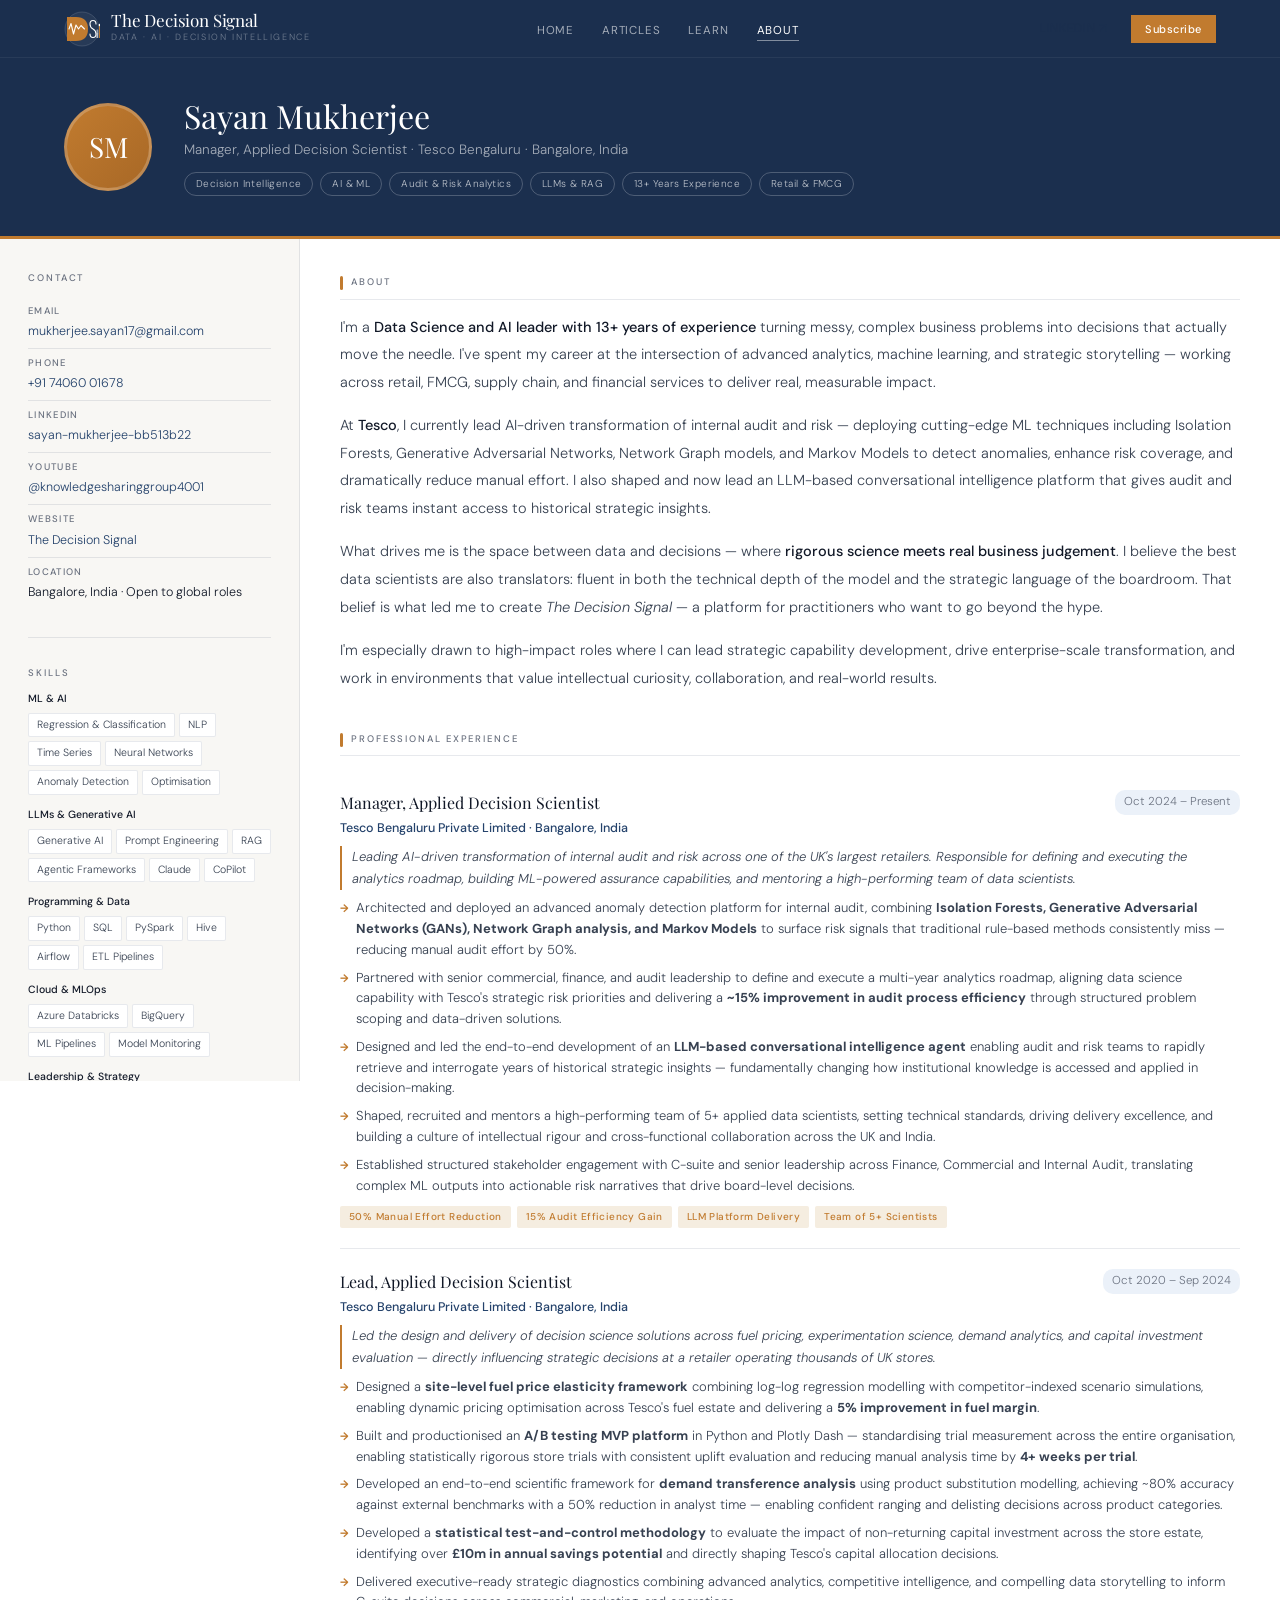
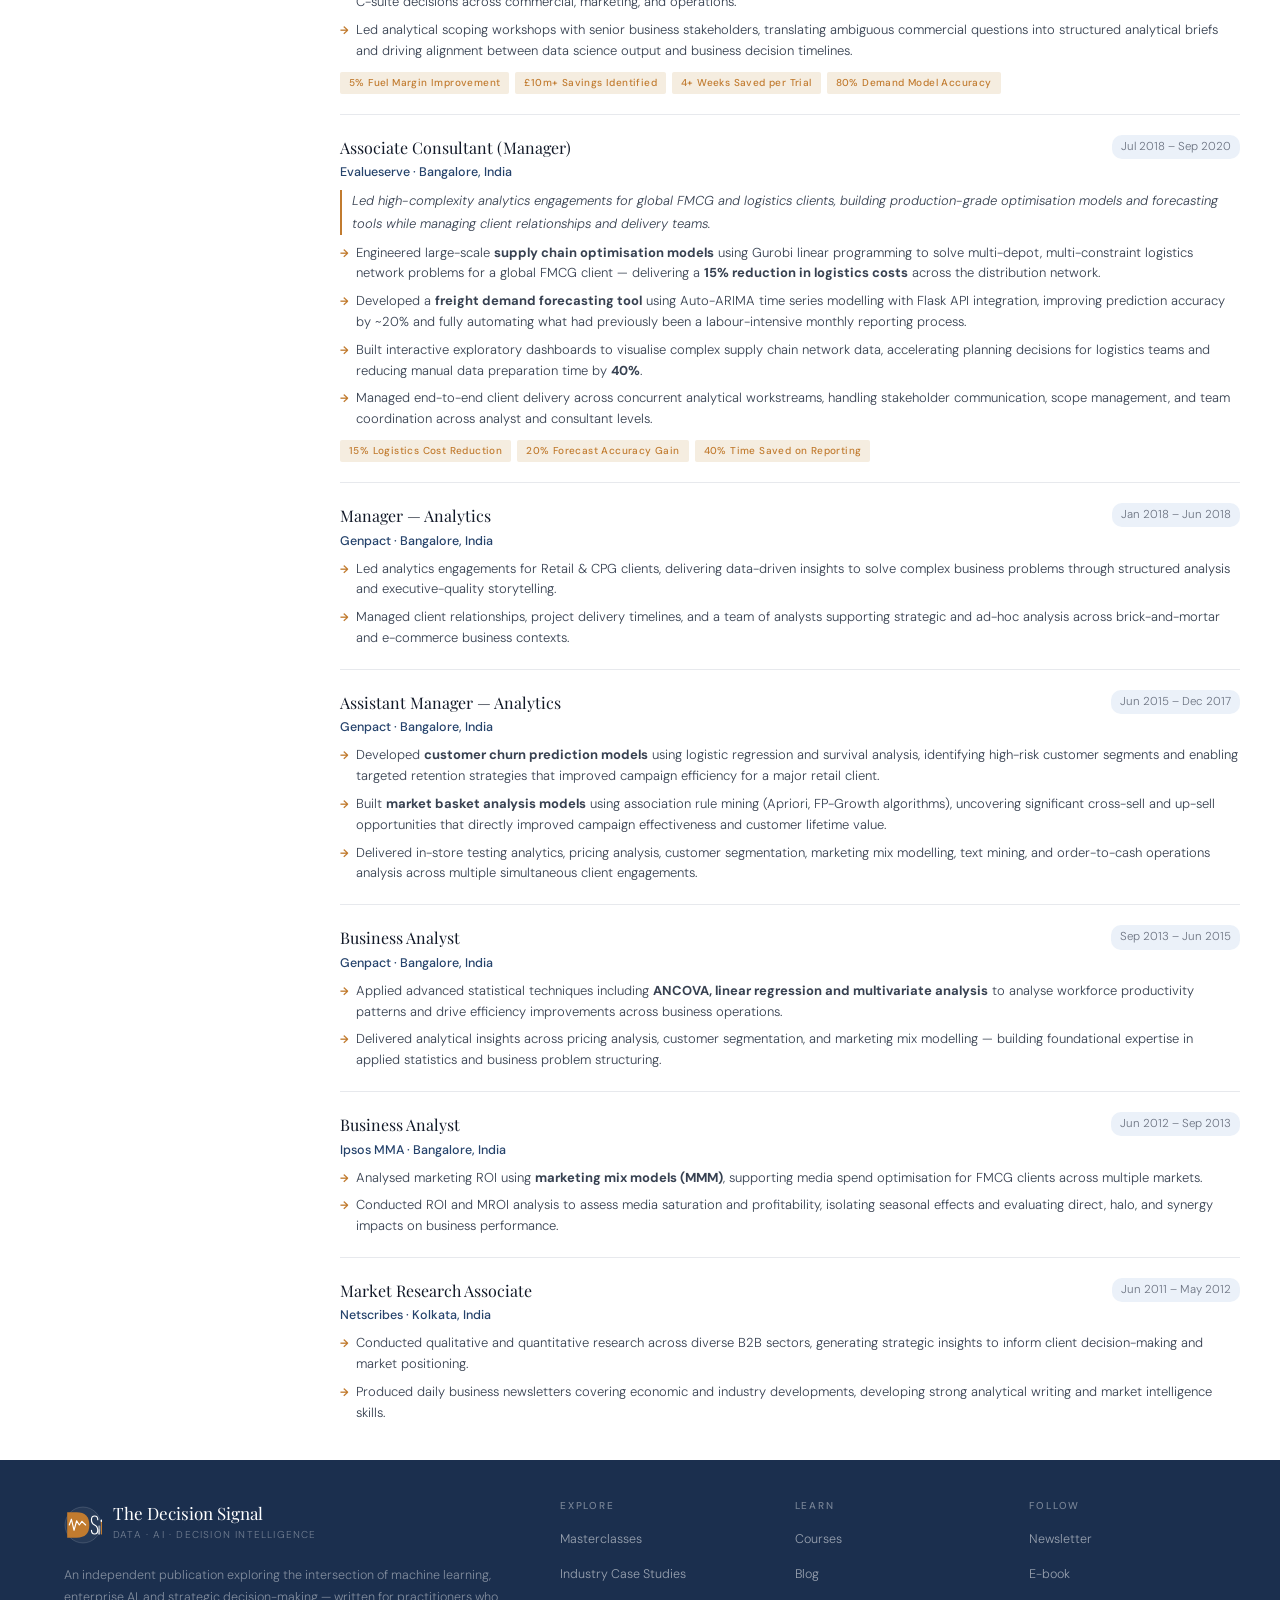
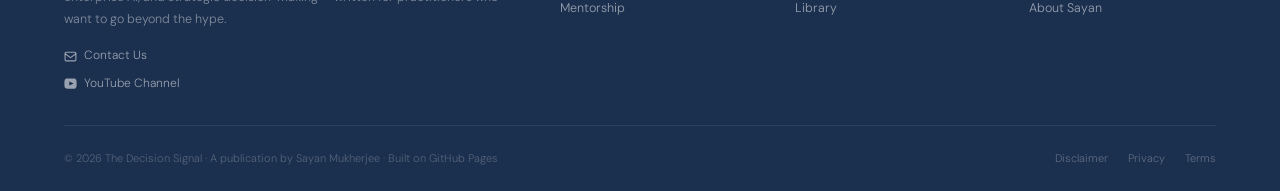
==== about.html @ 88648090 "Add files via upload" ====
<!DOCTYPE html>
<html lang="en">
<head>
<meta charset="UTF-8">
<meta name="viewport" content="width=device-width, initial-scale=1.0">
<title>About — Sayan Mukherjee · The Decision Signal</title>
<meta name="description" content="Sayan Mukherjee — Data Science & AI Leader, Decision Intelligence practitioner, and founder of The Decision Signal.">
<link rel="stylesheet" href="style.css">
<style>
/* ── BANNER ─────────────────────────────────────────────────────────────── */
.about-banner{background:var(--sl);padding:2.5rem 5%;display:flex;gap:2rem;align-items:center;border-bottom:3px solid var(--acc);flex-wrap:wrap}
.avatar{width:88px;height:88px;border-radius:50%;background:linear-gradient(135deg,#C17B2F,#a86826);display:flex;align-items:center;justify-content:center;font-family:'Playfair Display',serif;font-size:28px;color:#fff;flex-shrink:0;border:3px solid rgba(255,255,255,0.2);letter-spacing:-.5px}
.banner-info h1{font-size:clamp(22px,3vw,32px);color:#fff;margin-bottom:4px;font-weight:400}
.banner-info .banner-role{font-size:13.5px;color:rgba(255,255,255,.6);margin-bottom:12px}
.banner-tags{display:flex;gap:7px;flex-wrap:wrap}
.banner-tag{font-size:10px;padding:3px 11px;border:1px solid rgba(255,255,255,.22);color:rgba(255,255,255,.7);border-radius:12px;letter-spacing:.04em}

/* ── LAYOUT ─────────────────────────────────────────────────────────────── */
.about-body{display:grid;grid-template-columns:300px 1fr;background:#fff;align-items:start}
.about-sidebar{padding:2rem 1.75rem;border-right:0.5px solid var(--rule);background:var(--warm);position:sticky;top:58px;max-height:calc(100vh - 58px);overflow-y:auto;scrollbar-width:thin;scrollbar-color:rgba(27,47,78,.15) transparent}
.about-sidebar::-webkit-scrollbar{width:4px}
.about-sidebar::-webkit-scrollbar-thumb{background:rgba(27,47,78,.15);border-radius:2px}
.about-main{padding:2.25rem 2.5rem;overflow-y:auto}

/* ── SIDEBAR ELEMENTS ───────────────────────────────────────────────────── */
.sb-section{margin-bottom:1.75rem;padding-bottom:1.75rem;border-bottom:0.5px solid var(--rule)}
.sb-section:last-child{border-bottom:none;margin-bottom:0}
.sb-label{font-size:9.5px;font-weight:500;letter-spacing:.2em;text-transform:uppercase;color:var(--inkl);margin-bottom:10px}
.sb-contact-item{display:flex;flex-direction:column;gap:2px;padding:7px 0;border-bottom:0.5px solid var(--rule)}
.sb-contact-item:last-child{border-bottom:none}
.sb-contact-lbl{font-size:9.5px;font-weight:500;letter-spacing:.14em;text-transform:uppercase;color:var(--inkl)}
.sb-contact-val{font-size:12.5px;color:var(--ink)}
.sb-contact-val a{color:var(--sl2);transition:color .2s}
.sb-contact-val a:hover{color:var(--sl)}

/* Skills in sidebar — compact single-col chips */
.skill-group-sb{margin-bottom:12px}
.skill-group-lbl{font-size:10.5px;font-weight:500;color:var(--ink);margin-bottom:5px}
.skill-chips-sb{display:flex;flex-wrap:wrap;gap:4px}
.skill-chip-sb{font-size:10.5px;padding:3px 8px;border:0.5px solid var(--rule);color:var(--inkm);border-radius:2px;background:#fff;white-space:nowrap}

/* Education in sidebar */
.edu-sb{padding:7px 0;border-bottom:0.5px solid var(--rule)}
.edu-sb:last-child{border-bottom:none}
.edu-degree-sb{font-size:12.5px;font-weight:500;color:var(--ink)}
.edu-uni-sb{font-size:11.5px;color:var(--sl2);margin-top:1px}
.edu-year-sb{font-size:10.5px;color:var(--inkl);margin-top:1px}
.cert-sb{font-size:11.5px;color:var(--inkm);padding:5px 0;border-bottom:0.5px solid var(--rule);display:flex;align-items:flex-start;gap:7px;line-height:1.5}
.cert-sb:last-child{border-bottom:none}
.cert-sb::before{content:'✓';color:var(--sl2);font-size:11px;flex-shrink:0;margin-top:1px}

/* Publication in sidebar */
.pub-sb{font-size:12px;color:var(--inkm);line-height:1.6;padding:6px 0}
.pub-sb strong{color:var(--ink);font-weight:500}

/* Contact form in sidebar */
.sb-form{display:flex;flex-direction:column;gap:10px}
.sb-form .form-group{margin-bottom:0}
.sb-form label{font-size:10.5px;font-weight:500;color:var(--inkm);margin-bottom:3px;display:block}
.sb-form .form-input,.sb-form .form-textarea,.sb-form .form-select{font-size:12px;padding:7px 10px;width:100%}
.sb-form .form-textarea{min-height:80px;resize:vertical}
.sb-submit{padding:10px;background:var(--sl);color:#fff;border:none;font-size:12px;font-weight:500;cursor:pointer;transition:background .2s;width:100%;letter-spacing:.04em}
.sb-submit:hover{background:var(--sl2)}

/* ── MAIN CONTENT ───────────────────────────────────────────────────────── */
.main-section{margin-bottom:2.5rem}
.main-section:last-child{margin-bottom:0}
.main-section-label{font-size:9.5px;font-weight:500;letter-spacing:.2em;text-transform:uppercase;color:var(--inkl);margin-bottom:14px;padding-bottom:8px;border-bottom:0.5px solid var(--rule);display:flex;align-items:center;gap:8px}
.main-section-label::before{content:'';display:block;width:3px;height:14px;background:var(--acc);border-radius:2px}

/* Bio */
.about-bio{font-size:14.5px;color:var(--inkm);line-height:1.9}
.about-bio p+p{margin-top:1rem}
.about-bio strong{color:var(--ink);font-weight:500}

/* Experience */
.exp-block{padding:1.25rem 0;border-bottom:0.5px solid var(--rule)}
.exp-block:last-child{border-bottom:none;padding-bottom:0}
.exp-hdr{display:flex;justify-content:space-between;align-items:flex-start;gap:1rem;margin-bottom:6px;flex-wrap:wrap}
.exp-role{font-family:'Playfair Display',serif;font-size:16px;color:var(--ink);font-weight:400}
.exp-company{font-size:12.5px;font-weight:500;color:var(--sl2);margin-top:2px}
.exp-location{font-size:12px;color:var(--inkl)}
.exp-period{font-size:11.5px;color:var(--inkl);white-space:nowrap;flex-shrink:0;background:var(--sl3);padding:3px 9px;border-radius:10px}
.exp-context{font-size:13px;color:var(--inkm);line-height:1.7;margin:8px 0;font-style:italic;border-left:2px solid var(--acc);padding-left:10px}
.exp-bullets{list-style:none;display:flex;flex-direction:column;gap:7px;margin-top:8px}
.exp-bullets li{font-size:13px;color:var(--inkm);padding-left:16px;position:relative;line-height:1.6}
.exp-bullets li::before{content:'→';position:absolute;left:0;color:var(--acc);font-size:11px;top:2px;font-weight:700}
.exp-impact{display:flex;flex-wrap:wrap;gap:6px;margin-top:10px}
.impact-chip{font-size:10px;padding:3px 9px;background:var(--acc2);color:var(--acc);border-radius:2px;font-weight:500;letter-spacing:.04em}

@media(max-width:960px){
  .about-body{grid-template-columns:1fr}
  .about-sidebar{position:static;max-height:none;border-right:none;border-bottom:0.5px solid var(--rule)}
}
</style>
</head>
<body>

<!-- NAV -->
<nav class="site-nav">
  <a href="index.html" class="nav-brand" style="display:flex;flex-direction:row;align-items:center;gap:11px;text-decoration:none">
    <svg width="36" height="36" viewBox="0 0 72 72" fill="none" xmlns="http://www.w3.org/2000/svg" style="flex-shrink:0;display:block">
      <circle cx="36" cy="36" r="34" fill="rgba(255,255,255,.05)" stroke="rgba(255,255,255,.18)" stroke-width="1.5"/>
      <path d="M6 12 L6 60 L24 60 Q48 60 48 36 Q48 12 24 12 Z" fill="#C17B2F"/>
      <polyline points="10,36 14,25 19,46 24,28 29,36 34,29 41,36" stroke="#fff" stroke-width="2.2" stroke-linecap="round" stroke-linejoin="round" fill="none"/>
      <path d="M64 26 Q64 19 58 19 Q52 19 52 26 Q52 33 58 36 Q64 39 64 46 Q64 53 58 53 Q52 53 52 46" stroke="#fff" stroke-width="2.2" stroke-linecap="round" fill="none"/>
      <rect x="65" y="44" width="3.5" height="10" rx="1" fill="rgba(255,255,255,.32)"/>
      <rect x="65" y="37" width="3.5" height="17" rx="1" fill="rgba(255,255,255,.52)"/>
      <rect x="70" y="28" width="3.5" height="26" rx="1" fill="#C17B2F"/>
      <circle cx="71.75" cy="28" r="2.5" fill="#fff"/>
    </svg>
    <div style="display:flex;flex-direction:column;gap:1px">
      <div class="nav-brand-name">The Decision Signal</div>
      <div class="nav-brand-tag">Data · AI · Decision Intelligence</div>
    </div>
  </a>
  <ul class="nav-links">
    <li><a href="index.html">Home</a></li>
    <li><a href="articles.html">Articles</a></li>
    <li><a href="learn.html">Learn</a></li>
    <li><a href="about.html" class="active">About</a></li>
  </ul>
  <div class="nav-actions">
    <a href="https://linkedin.com/in/sayan-mukherjee-bb513b22/" target="_blank" class="btn-ghost" style="font-size:12px;padding:7px 14px">LinkedIn ↗</a>
    <button class="btn-subscribe" onclick="window.location='index.html#subscribeBox'">Subscribe</button>
  </div>
  <button class="nav-hamburger" onclick="toggleMobile()" aria-label="Menu"><span></span><span></span><span></span></button>
</nav>
<div class="mobile-menu" id="mobileMenu">
  <a href="index.html">Home</a><a href="articles.html">Articles</a><a href="learn.html">Learn</a><a href="about.html">About</a>
  <a href="https://linkedin.com/in/sayan-mukherjee-bb513b22/" target="_blank">LinkedIn ↗</a>
</div>

<!-- BANNER -->
<div class="about-banner">
  <div class="avatar">SM</div>
  <div class="banner-info">
    <h1>Sayan Mukherjee</h1>
    <div class="banner-role">Manager, Applied Decision Scientist · Tesco Bengaluru · Bangalore, India</div>
    <div class="banner-tags">
      <span class="banner-tag">Decision Intelligence</span>
      <span class="banner-tag">AI &amp; ML</span>
      <span class="banner-tag">Audit &amp; Risk Analytics</span>
      <span class="banner-tag">LLMs &amp; RAG</span>
      <span class="banner-tag">13+ Years Experience</span>
      <span class="banner-tag">Retail &amp; FMCG</span>
    </div>
  </div>
</div>

<!-- BODY: SIDEBAR + MAIN -->
<div class="about-body">

  <!-- ════════════════════════════════
       LEFT SIDEBAR
       ════════════════════════════════ -->
  <div class="about-sidebar">

    <!-- Contact -->
    <div class="sb-section">
      <div class="sb-label">Contact</div>
      <div class="sb-contact-item">
        <span class="sb-contact-lbl">Email</span>
        <span class="sb-contact-val"><a href="mailto:mukherjee.sayan17@gmail.com">mukherjee.sayan17@gmail.com</a></span>
      </div>
      <div class="sb-contact-item">
        <span class="sb-contact-lbl">Phone</span>
        <span class="sb-contact-val"><a href="tel:+917406001678">+91 74060 01678</a></span>
      </div>
      <div class="sb-contact-item">
        <span class="sb-contact-lbl">LinkedIn</span>
        <span class="sb-contact-val"><a href="https://linkedin.com/in/sayan-mukherjee-bb513b22/" target="_blank">sayan-mukherjee-bb513b22</a></span>
      </div>
      <div class="sb-contact-item">
        <span class="sb-contact-lbl">YouTube</span>
        <span class="sb-contact-val"><a href="https://www.youtube.com/@knowledgesharinggroup4001" target="_blank">@knowledgesharinggroup4001</a></span>
      </div>
      <div class="sb-contact-item">
        <span class="sb-contact-lbl">Website</span>
        <span class="sb-contact-val"><a href="https://sayan-mukherjee-datascience.github.io/the-decision-signal/" target="_blank">The Decision Signal</a></span>
      </div>
      <div class="sb-contact-item">
        <span class="sb-contact-lbl">Location</span>
        <span class="sb-contact-val">Bangalore, India · Open to global roles</span>
      </div>
    </div>

    <!-- Skills -->
    <div class="sb-section">
      <div class="sb-label">Skills</div>
      <div class="skill-group-sb">
        <div class="skill-group-lbl">ML &amp; AI</div>
        <div class="skill-chips-sb">
          <span class="skill-chip-sb">Regression &amp; Classification</span>
          <span class="skill-chip-sb">NLP</span>
          <span class="skill-chip-sb">Time Series</span>
          <span class="skill-chip-sb">Neural Networks</span>
          <span class="skill-chip-sb">Anomaly Detection</span>
          <span class="skill-chip-sb">Optimisation</span>
        </div>
      </div>
      <div class="skill-group-sb">
        <div class="skill-group-lbl">LLMs &amp; Generative AI</div>
        <div class="skill-chips-sb">
          <span class="skill-chip-sb">Generative AI</span>
          <span class="skill-chip-sb">Prompt Engineering</span>
          <span class="skill-chip-sb">RAG</span>
          <span class="skill-chip-sb">Agentic Frameworks</span>
          <span class="skill-chip-sb">Claude</span>
          <span class="skill-chip-sb">CoPilot</span>
        </div>
      </div>
      <div class="skill-group-sb">
        <div class="skill-group-lbl">Programming &amp; Data</div>
        <div class="skill-chips-sb">
          <span class="skill-chip-sb">Python</span>
          <span class="skill-chip-sb">SQL</span>
          <span class="skill-chip-sb">PySpark</span>
          <span class="skill-chip-sb">Hive</span>
          <span class="skill-chip-sb">Airflow</span>
          <span class="skill-chip-sb">ETL Pipelines</span>
        </div>
      </div>
      <div class="skill-group-sb">
        <div class="skill-group-lbl">Cloud &amp; MLOps</div>
        <div class="skill-chips-sb">
          <span class="skill-chip-sb">Azure Databricks</span>
          <span class="skill-chip-sb">BigQuery</span>
          <span class="skill-chip-sb">ML Pipelines</span>
          <span class="skill-chip-sb">Model Monitoring</span>
        </div>
      </div>
      <div class="skill-group-sb">
        <div class="skill-group-lbl">Leadership &amp; Strategy</div>
        <div class="skill-chips-sb">
          <span class="skill-chip-sb">Analytics Strategy</span>
          <span class="skill-chip-sb">Product Roadmaps</span>
          <span class="skill-chip-sb">Stakeholder Influence</span>
          <span class="skill-chip-sb">C-Suite Storytelling</span>
          <span class="skill-chip-sb">Design Thinking</span>
        </div>
      </div>
      <div class="skill-group-sb">
        <div class="skill-group-lbl">Visualisation &amp; Tools</div>
        <div class="skill-chips-sb">
          <span class="skill-chip-sb">Tableau</span>
          <span class="skill-chip-sb">Plotly Dash</span>
          <span class="skill-chip-sb">Streamlit</span>
          <span class="skill-chip-sb">Figma</span>
          <span class="skill-chip-sb">Git</span>
          <span class="skill-chip-sb">Miro</span>
        </div>
      </div>
    </div>

    <!-- Education -->
    <div class="sb-section">
      <div class="sb-label">Education</div>
      <div class="edu-sb">
        <div class="edu-degree-sb">M.Sc. Business Analytics</div>
        <div class="edu-uni-sb">BITS Pilani — Work Integrated Learning</div>
        <div class="edu-year-sb">2016 – 2019</div>
      </div>
      <div class="edu-sb">
        <div class="edu-degree-sb">M.A. Economics</div>
        <div class="edu-uni-sb">Jadavpur University · First Class</div>
        <div class="edu-year-sb">2009 – 2011</div>
      </div>
      <div class="edu-sb">
        <div class="edu-degree-sb">B.Sc. Economics</div>
        <div class="edu-uni-sb">University of Calcutta · First Class</div>
        <div class="edu-year-sb">2006 – 2009</div>
      </div>
      <div style="margin-top:10px">
        <div class="cert-sb">Lean Tested &amp; Certified — Genpact, 2016</div>
        <div class="cert-sb">How to Build Digital Products — Product School</div>
        <div class="cert-sb">Introduction to Project Management — Simplilearn</div>
        <div class="cert-sb">Introduction to Generative AI — Google Cloud</div>
      </div>
    </div>

    <!-- Publication -->
    <div class="sb-section">
      <div class="sb-label">Publication</div>
      <div class="pub-sb">
        <strong>Artificial Intelligence and Happiness</strong><br>
        Agent-Based Modelling Applications — exploring how AI systems interact with human wellbeing and decision-making at scale.
      </div>
    </div>

    <!-- Get in Touch -->
    <div class="sb-section">
      <div class="sb-label">Get in Touch</div>
      <p style="font-size:12px;color:var(--inkm);line-height:1.65;margin-bottom:12px">Open to conversations about data science leadership, AI strategy, collaboration, and interesting problems worth solving.</p>
      <form class="sb-form" id="contactForm"
        action="https://formspree.io/f/mzdkynna"
        method="POST">
        <input type="hidden" name="_subject" value="Message via About Page — The Decision Signal">
        <div class="form-group">
          <label>Name *</label>
          <input type="text" name="name" class="form-input" placeholder="Your name" required>
        </div>
        <div class="form-group">
          <label>Email *</label>
          <input type="email" name="email" class="form-input" placeholder="your@email.com" required>
        </div>
        <div class="form-group">
          <label>Subject</label>
          <select name="subject" class="form-select form-input">
            <option>General enquiry</option>
            <option>Coaching / Mentorship</option>
            <option>Collaboration / Speaking</option>
            <option>Course / Content feedback</option>
            <option>Other</option>
          </select>
        </div>
        <div class="form-group">
          <label>Message *</label>
          <textarea name="message" class="form-textarea" placeholder="What's on your mind?" required style="min-height:80px;resize:vertical"></textarea>
        </div>
        <button type="submit" class="sb-submit">Send Message →</button>
      </form>
    </div>

  </div><!-- /sidebar -->

  <!-- ════════════════════════════════
       MAIN CONTENT
       ════════════════════════════════ -->
  <div class="about-main">

    <!-- About -->
    <div class="main-section">
      <div class="main-section-label">About</div>
      <div class="about-bio">
        <p>I'm a <strong>Data Science and AI leader with 13+ years of experience</strong> turning messy, complex business problems into decisions that actually move the needle. I've spent my career at the intersection of advanced analytics, machine learning, and strategic storytelling — working across retail, FMCG, supply chain, and financial services to deliver real, measurable impact.</p>
        <p>At <strong>Tesco</strong>, I currently lead AI-driven transformation of internal audit and risk — deploying cutting-edge ML techniques including Isolation Forests, Generative Adversarial Networks, Network Graph models, and Markov Models to detect anomalies, enhance risk coverage, and dramatically reduce manual effort. I also shaped and now lead an LLM-based conversational intelligence platform that gives audit and risk teams instant access to historical strategic insights.</p>
        <p>What drives me is the space between data and decisions — where <strong>rigorous science meets real business judgement</strong>. I believe the best data scientists are also translators: fluent in both the technical depth of the model and the strategic language of the boardroom. That belief is what led me to create <em>The Decision Signal</em> — a platform for practitioners who want to go beyond the hype.</p>
        <p>I'm especially drawn to high-impact roles where I can lead strategic capability development, drive enterprise-scale transformation, and work in environments that value intellectual curiosity, collaboration, and real-world results.</p>
      </div>
    </div>

    <!-- Professional Experience -->
    <div class="main-section">
      <div class="main-section-label">Professional Experience</div>

      <!-- Tesco Manager -->
      <div class="exp-block">
        <div class="exp-hdr">
          <div>
            <div class="exp-role">Manager, Applied Decision Scientist</div>
            <div class="exp-company">Tesco Bengaluru Private Limited · Bangalore, India</div>
          </div>
          <div class="exp-period">Oct 2024 – Present</div>
        </div>
        <div class="exp-context">Leading AI-driven transformation of internal audit and risk across one of the UK's largest retailers. Responsible for defining and executing the analytics roadmap, building ML-powered assurance capabilities, and mentoring a high-performing team of data scientists.</div>
        <ul class="exp-bullets">
          <li>Architected and deployed an advanced anomaly detection platform for internal audit, combining <strong>Isolation Forests, Generative Adversarial Networks (GANs), Network Graph analysis, and Markov Models</strong> to surface risk signals that traditional rule-based methods consistently miss — reducing manual audit effort by 50%.</li>
          <li>Partnered with senior commercial, finance, and audit leadership to define and execute a multi-year analytics roadmap, aligning data science capability with Tesco's strategic risk priorities and delivering a <strong>~15% improvement in audit process efficiency</strong> through structured problem scoping and data-driven solutions.</li>
          <li>Designed and led the end-to-end development of an <strong>LLM-based conversational intelligence agent</strong> enabling audit and risk teams to rapidly retrieve and interrogate years of historical strategic insights — fundamentally changing how institutional knowledge is accessed and applied in decision-making.</li>
          <li>Shaped, recruited and mentors a high-performing team of 5+ applied data scientists, setting technical standards, driving delivery excellence, and building a culture of intellectual rigour and cross-functional collaboration across the UK and India.</li>
          <li>Established structured stakeholder engagement with C-suite and senior leadership across Finance, Commercial and Internal Audit, translating complex ML outputs into actionable risk narratives that drive board-level decisions.</li>
        </ul>
        <div class="exp-impact">
          <span class="impact-chip">50% Manual Effort Reduction</span>
          <span class="impact-chip">15% Audit Efficiency Gain</span>
          <span class="impact-chip">LLM Platform Delivery</span>
          <span class="impact-chip">Team of 5+ Scientists</span>
        </div>
      </div>

      <!-- Tesco Lead -->
      <div class="exp-block">
        <div class="exp-hdr">
          <div>
            <div class="exp-role">Lead, Applied Decision Scientist</div>
            <div class="exp-company">Tesco Bengaluru Private Limited · Bangalore, India</div>
          </div>
          <div class="exp-period">Oct 2020 – Sep 2024</div>
        </div>
        <div class="exp-context">Led the design and delivery of decision science solutions across fuel pricing, experimentation science, demand analytics, and capital investment evaluation — directly influencing strategic decisions at a retailer operating thousands of UK stores.</div>
        <ul class="exp-bullets">
          <li>Designed a <strong>site-level fuel price elasticity framework</strong> combining log-log regression modelling with competitor-indexed scenario simulations, enabling dynamic pricing optimisation across Tesco's fuel estate and delivering a <strong>5% improvement in fuel margin</strong>.</li>
          <li>Built and productionised an <strong>A/B testing MVP platform</strong> in Python and Plotly Dash — standardising trial measurement across the entire organisation, enabling statistically rigorous store trials with consistent uplift evaluation and reducing manual analysis time by <strong>4+ weeks per trial</strong>.</li>
          <li>Developed an end-to-end scientific framework for <strong>demand transference analysis</strong> using product substitution modelling, achieving ~80% accuracy against external benchmarks with a 50% reduction in analyst time — enabling confident ranging and delisting decisions across product categories.</li>
          <li>Developed a <strong>statistical test-and-control methodology</strong> to evaluate the impact of non-returning capital investment across the store estate, identifying over <strong>£10m in annual savings potential</strong> and directly shaping Tesco's capital allocation decisions.</li>
          <li>Delivered executive-ready strategic diagnostics combining advanced analytics, competitive intelligence, and compelling data storytelling to inform C-suite decisions across commercial, marketing, and operations.</li>
          <li>Led analytical scoping workshops with senior business stakeholders, translating ambiguous commercial questions into structured analytical briefs and driving alignment between data science output and business decision timelines.</li>
        </ul>
        <div class="exp-impact">
          <span class="impact-chip">5% Fuel Margin Improvement</span>
          <span class="impact-chip">£10m+ Savings Identified</span>
          <span class="impact-chip">4+ Weeks Saved per Trial</span>
          <span class="impact-chip">80% Demand Model Accuracy</span>
        </div>
      </div>

      <!-- Evalueserve -->
      <div class="exp-block">
        <div class="exp-hdr">
          <div>
            <div class="exp-role">Associate Consultant (Manager)</div>
            <div class="exp-company">Evalueserve · Bangalore, India</div>
          </div>
          <div class="exp-period">Jul 2018 – Sep 2020</div>
        </div>
        <div class="exp-context">Led high-complexity analytics engagements for global FMCG and logistics clients, building production-grade optimisation models and forecasting tools while managing client relationships and delivery teams.</div>
        <ul class="exp-bullets">
          <li>Engineered large-scale <strong>supply chain optimisation models</strong> using Gurobi linear programming to solve multi-depot, multi-constraint logistics network problems for a global FMCG client — delivering a <strong>15% reduction in logistics costs</strong> across the distribution network.</li>
          <li>Developed a <strong>freight demand forecasting tool</strong> using Auto-ARIMA time series modelling with Flask API integration, improving prediction accuracy by ~20% and fully automating what had previously been a labour-intensive monthly reporting process.</li>
          <li>Built interactive exploratory dashboards to visualise complex supply chain network data, accelerating planning decisions for logistics teams and reducing manual data preparation time by <strong>40%</strong>.</li>
          <li>Managed end-to-end client delivery across concurrent analytical workstreams, handling stakeholder communication, scope management, and team coordination across analyst and consultant levels.</li>
        </ul>
        <div class="exp-impact">
          <span class="impact-chip">15% Logistics Cost Reduction</span>
          <span class="impact-chip">20% Forecast Accuracy Gain</span>
          <span class="impact-chip">40% Time Saved on Reporting</span>
        </div>
      </div>

      <!-- Genpact Manager -->
      <div class="exp-block">
        <div class="exp-hdr">
          <div>
            <div class="exp-role">Manager — Analytics</div>
            <div class="exp-company">Genpact · Bangalore, India</div>
          </div>
          <div class="exp-period">Jan 2018 – Jun 2018</div>
        </div>
        <ul class="exp-bullets">
          <li>Led analytics engagements for Retail &amp; CPG clients, delivering data-driven insights to solve complex business problems through structured analysis and executive-quality storytelling.</li>
          <li>Managed client relationships, project delivery timelines, and a team of analysts supporting strategic and ad-hoc analysis across brick-and-mortar and e-commerce business contexts.</li>
        </ul>
      </div>

      <!-- Genpact AM -->
      <div class="exp-block">
        <div class="exp-hdr">
          <div>
            <div class="exp-role">Assistant Manager — Analytics</div>
            <div class="exp-company">Genpact · Bangalore, India</div>
          </div>
          <div class="exp-period">Jun 2015 – Dec 2017</div>
        </div>
        <ul class="exp-bullets">
          <li>Developed <strong>customer churn prediction models</strong> using logistic regression and survival analysis, identifying high-risk customer segments and enabling targeted retention strategies that improved campaign efficiency for a major retail client.</li>
          <li>Built <strong>market basket analysis models</strong> using association rule mining (Apriori, FP-Growth algorithms), uncovering significant cross-sell and up-sell opportunities that directly improved campaign effectiveness and customer lifetime value.</li>
          <li>Delivered in-store testing analytics, pricing analysis, customer segmentation, marketing mix modelling, text mining, and order-to-cash operations analysis across multiple simultaneous client engagements.</li>
        </ul>
      </div>

      <!-- Genpact BA -->
      <div class="exp-block">
        <div class="exp-hdr">
          <div>
            <div class="exp-role">Business Analyst</div>
            <div class="exp-company">Genpact · Bangalore, India</div>
          </div>
          <div class="exp-period">Sep 2013 – Jun 2015</div>
        </div>
        <ul class="exp-bullets">
          <li>Applied advanced statistical techniques including <strong>ANCOVA, linear regression and multivariate analysis</strong> to analyse workforce productivity patterns and drive efficiency improvements across business operations.</li>
          <li>Delivered analytical insights across pricing analysis, customer segmentation, and marketing mix modelling — building foundational expertise in applied statistics and business problem structuring.</li>
        </ul>
      </div>

      <!-- Ipsos MMA -->
      <div class="exp-block">
        <div class="exp-hdr">
          <div>
            <div class="exp-role">Business Analyst</div>
            <div class="exp-company">Ipsos MMA · Bangalore, India</div>
          </div>
          <div class="exp-period">Jun 2012 – Sep 2013</div>
        </div>
        <ul class="exp-bullets">
          <li>Analysed marketing ROI using <strong>marketing mix models (MMM)</strong>, supporting media spend optimisation for FMCG clients across multiple markets.</li>
          <li>Conducted ROI and MROI analysis to assess media saturation and profitability, isolating seasonal effects and evaluating direct, halo, and synergy impacts on business performance.</li>
        </ul>
      </div>

      <!-- Netscribes -->
      <div class="exp-block">
        <div class="exp-hdr">
          <div>
            <div class="exp-role">Market Research Associate</div>
            <div class="exp-company">Netscribes · Kolkata, India</div>
          </div>
          <div class="exp-period">Jun 2011 – May 2012</div>
        </div>
        <ul class="exp-bullets">
          <li>Conducted qualitative and quantitative research across diverse B2B sectors, generating strategic insights to inform client decision-making and market positioning.</li>
          <li>Produced daily business newsletters covering economic and industry developments, developing strong analytical writing and market intelligence skills.</li>
        </ul>
      </div>

    </div><!-- /experience -->
  </div><!-- /main -->
</div><!-- /about-body -->

<!-- FOOTER -->
<footer class="site-footer">
  <div class="footer-top" style="grid-template-columns:2.4fr 1fr 1fr 1fr">
    <div>
      <div style="display:flex;align-items:center;gap:11px;margin-bottom:14px">
        <svg width="38" height="38" viewBox="0 0 72 72" fill="none" xmlns="http://www.w3.org/2000/svg" style="flex-shrink:0;display:block">
          <circle cx="36" cy="36" r="34" fill="rgba(255,255,255,.05)" stroke="rgba(255,255,255,.18)" stroke-width="1.5"/>
          <path d="M6 12 L6 60 L24 60 Q48 60 48 36 Q48 12 24 12 Z" fill="#C17B2F"/>
          <polyline points="10,36 14,25 19,46 24,28 29,36 34,29 41,36" stroke="#fff" stroke-width="2.2" stroke-linecap="round" stroke-linejoin="round" fill="none"/>
          <path d="M64 26 Q64 19 58 19 Q52 19 52 26 Q52 33 58 36 Q64 39 64 46 Q64 53 58 53 Q52 53 52 46" stroke="#fff" stroke-width="2.2" stroke-linecap="round" fill="none"/>
          <rect x="65" y="44" width="3.5" height="10" rx="1" fill="rgba(255,255,255,.32)"/>
          <rect x="65" y="37" width="3.5" height="17" rx="1" fill="rgba(255,255,255,.52)"/>
          <rect x="70" y="28" width="3.5" height="26" rx="1" fill="#C17B2F"/>
          <circle cx="71.75" cy="28" r="2.5" fill="#fff"/>
        </svg>
        <div><div class="footer-brand-name">The Decision Signal</div><div class="footer-brand-tag">Data · AI · Decision Intelligence</div></div>
      </div>
      <p class="footer-brand-desc">An independent publication exploring the intersection of machine learning, enterprise AI, and strategic decision-making — written for practitioners who want to go beyond the hype.</p>
      <div style="margin-top:16px;display:flex;flex-direction:column;gap:8px">
        <a href="mailto:mukherjee.sayan17@gmail.com" style="font-size:12px;color:rgba(255,255,255,.55);display:inline-flex;align-items:center;gap:7px;transition:color .2s" onmouseover="this.style.color='#fff'" onmouseout="this.style.color='rgba(255,255,255,.55)'"><svg width="13" height="13" viewBox="0 0 24 24" fill="none" stroke="currentColor" stroke-width="2"><rect x="2" y="4" width="20" height="16" rx="2"/><path d="m2 7 10 7 10-7"/></svg>Contact Us</a>
        <a href="https://www.youtube.com/@knowledgesharinggroup4001" target="_blank" style="font-size:12px;color:rgba(255,255,255,.55);display:inline-flex;align-items:center;gap:7px;transition:color .2s" onmouseover="this.style.color='#fff'" onmouseout="this.style.color='rgba(255,255,255,.55)'"><svg width="13" height="13" viewBox="0 0 24 24" fill="currentColor"><path d="M23 7s-.3-2-1.2-2.8c-1.1-1.2-2.4-1.2-3-1.3C16.3 2.7 12 2.7 12 2.7s-4.3 0-6.8.2c-.6.1-1.9.1-3 1.3C1.3 5 1 7 1 7S.7 9.1.7 11.3v2.1C.7 15.5 1 17.6 1 17.6s.3 2 1.2 2.8c1.1 1.2 2.6 1.1 3.3 1.2C7.6 21.8 12 21.8 12 21.8s4.3 0 6.8-.2c.6-.1 1.9-.1 3-1.3.9-.8 1.2-2.8 1.2-2.8s.3-2.1.3-4.2v-2.1C23.3 9.1 23 7 23 7zM9.7 15.5V8.4l8.1 3.6-8.1 3.5z"/></svg>YouTube Channel</a>
      </div>
    </div>
    <div class="footer-col"><h4>Explore</h4><ul>
      <li><a href="learn.html#sec-masterclasses">Masterclasses</a></li>
      <li><a href="articles.html?filter=ml">Industry Case Studies</a></li>
      <li><a href="learn.html#sec-coaching">Mentorship</a></li>
    </ul></div>
    <div class="footer-col"><h4>Learn</h4><ul>
      <li><a href="learn.html">Courses</a></li>
      <li><a href="articles.html">Blog</a></li>
      <li><a href="learn.html#sec-library">Library</a></li>
    </ul></div>
    <div class="footer-col"><h4>Follow</h4><ul>
      <li><a href="index.html#subscribeBox">Newsletter</a></li>
      <li><a href="learn.html#sec-library">E-book</a></li>
      <li><a href="about.html">About Sayan</a></li>
    </ul></div>
  </div>
  <div class="footer-bottom">
    <span class="footer-copy">© 2026 The Decision Signal · A publication by Sayan Mukherjee · Built on GitHub Pages</span>
    <div style="display:flex;gap:1.25rem">
      <a href="disclaimer.html" style="font-size:11px;color:rgba(255,255,255,.3)">Disclaimer</a>
      <a href="privacy.html" style="font-size:11px;color:rgba(255,255,255,.3)">Privacy</a>
      <a href="terms.html" style="font-size:11px;color:rgba(255,255,255,.3)">Terms</a>
    </div>
  </div>
</footer>

<div class="toast" id="toast"></div>
<script>
function toggleMobile(){document.getElementById('mobileMenu').classList.toggle('open')}
function showToast(msg){var t=document.getElementById('toast');t.textContent=msg;t.classList.add('show');setTimeout(function(){t.classList.remove('show');},4000);}
</script>
</body>
</html>
---- style.css ----
/* ═══════════════════════════════════════════════════════
   THE DECISION SIGNAL — Global Stylesheet
   All pages share this file. Edit here, applies everywhere.
   ═══════════════════════════════════════════════════════ */

@import url('https://fonts.googleapis.com/css2?family=Playfair+Display:ital,wght@0,400;0,500;1,400&family=DM+Sans:wght@300;400;500&display=swap');

*, *::before, *::after { box-sizing: border-box; margin: 0; padding: 0; }

:root {
  --sl:    #1B2F4E;
  --sl2:   #24426B;
  --sl3:   #EBF1F9;
  --ink:   #111827;
  --inkm:  #374151;
  --inkl:  #6B7280;
  --acc:   #C17B2F;
  --acc2:  #F5EDE0;
  --warm:  #F8F7F4;
  --warmd: #EDEAE2;
  --rule:  rgba(27,47,78,0.1);
  --green: #166534;
  --green2:#DCFCE7;
}

html { scroll-behavior: smooth; }
body { font-family: 'DM Sans', sans-serif; font-weight: 300; color: var(--ink); background: var(--warm); line-height: 1.6; }
h1,h2,h3,h4 { font-family: 'Playfair Display', serif; font-weight: 400; line-height: 1.15; }
a { text-decoration: none; color: inherit; }
img { max-width: 100%; display: block; }
button { cursor: pointer; font-family: 'DM Sans', sans-serif; }

/* ── NAV ──────────────────────────────────────────────── */
.site-nav {
  position: sticky; top: 0; z-index: 200;
  background: var(--sl);
  display: flex; align-items: center; justify-content: space-between;
  padding: 0 5%; height: 58px;
  border-bottom: 1px solid rgba(255,255,255,0.06);
}
.nav-brand {
  display: flex; flex-direction: row;
  align-items: center; gap: 11px;
  text-decoration: none;
}
.nav-brand-name { font-family: 'Playfair Display', serif; font-size: 17px; color: #fff; letter-spacing: -0.01em; line-height: 1; }
.nav-brand-tag  { font-size: 9px; color: rgba(255,255,255,0.38); letter-spacing: 0.18em; text-transform: uppercase; }
.nav-links { display: flex; gap: 1.75rem; list-style: none; }
.nav-links a { font-size: 11.5px; font-weight: 400; letter-spacing: 0.07em; text-transform: uppercase; color: rgba(255,255,255,0.6); transition: color 0.2s; padding-bottom: 2px; }
.nav-links a:hover, .nav-links a.active { color: #fff; border-bottom: 1px solid rgba(255,255,255,0.45); }
.nav-actions { display: flex; gap: 8px; align-items: center; }
.btn-subscribe { font-size: 11px; font-weight: 500; letter-spacing: 0.05em; color: #fff; background: var(--acc); padding: 7px 14px; border: none; transition: background 0.2s; cursor: pointer; }
.btn-subscribe:hover { background: #a86826; }
.nav-hamburger { display: none; background: none; border: none; flex-direction: column; gap: 4px; padding: 4px; cursor: pointer; }
.nav-hamburger span { width: 20px; height: 1.5px; background: rgba(255,255,255,0.7); display: block; }
.mobile-menu { display: none; background: var(--sl2); padding: 1rem 5%; flex-direction: column; gap: 0; }
.mobile-menu.open { display: flex; }
.mobile-menu a { font-size: 13px; letter-spacing: 0.06em; text-transform: uppercase; color: rgba(255,255,255,0.75); padding: 0.75rem 0; border-bottom: 1px solid rgba(255,255,255,0.07); }

/* ── TICKER ───────────────────────────────────────────── */
.ticker { background: var(--acc); padding: 6px 5%; display: flex; align-items: center; gap: 0; }
.ticker-label {
  font-size: 9.5px; font-weight: 500; letter-spacing: 0.18em; text-transform: uppercase;
  color: #fff; white-space: nowrap;
  border-right: 1px solid rgba(255,255,255,0.35);
  padding-right: 14px; margin-right: 14px;
  flex-shrink: 0;
  background: var(--acc); /* masks any animation bleed */
  position: relative; z-index: 2;
}
.ticker-overflow { flex: 1; overflow: hidden; min-width: 0; }
.ticker-track {
  display: flex; gap: 2.5rem; white-space: nowrap;
  animation: ticker-scroll 40s linear infinite;
  font-size: 12px; color: rgba(255,255,255,0.9);
}
.ticker-track a { color: rgba(255,255,255,0.9); }
.ticker-track a:hover { color: #fff; text-decoration: underline; }
.ticker-track span { color: rgba(255,255,255,0.4); }
@keyframes ticker-scroll {
  0%   { transform: translateX(0); }
  100% { transform: translateX(-50%); }
}

/* ── BUTTONS ──────────────────────────────────────────── */
.btn-primary { display: inline-block; padding: 11px 24px; background: var(--sl); color: #fff; font-size: 12.5px; font-weight: 500; letter-spacing: 0.06em; text-transform: uppercase; border: none; transition: background 0.2s; }
.btn-primary:hover { background: var(--sl2); }
.btn-ghost { display: inline-block; padding: 10px 22px; background: transparent; color: var(--sl); font-size: 12.5px; font-weight: 400; letter-spacing: 0.06em; text-transform: uppercase; border: 1px solid var(--sl); transition: all 0.2s; }
.btn-ghost:hover { background: var(--sl); color: #fff; }
.btn-acc { display: inline-block; padding: 11px 24px; background: var(--acc); color: #fff; font-size: 12.5px; font-weight: 500; letter-spacing: 0.06em; text-transform: uppercase; border: none; transition: background 0.2s; }
.btn-acc:hover { background: #a86826; }
.btn-outline-white { display: inline-block; padding: 8px 16px; border: 1px solid rgba(255,255,255,0.35); color: rgba(255,255,255,0.8); font-size: 11.5px; letter-spacing: 0.05em; transition: all 0.2s; }
.btn-outline-white:hover { border-color: #fff; color: #fff; }

/* ── SECTION LABEL ────────────────────────────────────── */
.section-label { font-size: 10px; font-weight: 400; letter-spacing: 0.22em; text-transform: uppercase; color: var(--inkl); padding: 16px 5% 12px; border-bottom: 0.5px solid var(--rule); display: flex; align-items: center; gap: 12px; }
.section-label::after { content: ''; flex: 1; height: 0.5px; background: var(--rule); }

/* ── FILTER BAR ───────────────────────────────────────── */
.filter-bar { padding: 12px 5%; border-bottom: 0.5px solid var(--rule); display: flex; gap: 7px; flex-wrap: wrap; align-items: center; background: var(--warm); }
.filter-chip { font-size: 11.5px; padding: 5px 13px; border: 0.5px solid var(--rule); color: var(--inkm); border-radius: 20px; cursor: pointer; background: #fff; transition: all 0.18s; }
.filter-chip:hover { border-color: var(--sl); color: var(--sl); }
.filter-chip.active { background: var(--sl); color: #fff; border-color: var(--sl); }

/* ── PAGINATION ───────────────────────────────────────── */
.pagination { display: flex; align-items: center; justify-content: center; gap: 6px; padding: 0.9rem; background: var(--warm); border-bottom: 0.5px solid var(--rule); }
.pg-btn { font-family: 'DM Sans', sans-serif; font-size: 12px; padding: 5px 14px; border: 0.5px solid var(--rule); color: var(--inkm); cursor: pointer; background: #fff; transition: all 0.2s; }
.pg-btn:hover { background: var(--sl); color: #fff; border-color: var(--sl); }
.pg-btn:disabled { opacity: 0.3; cursor: default; pointer-events: none; }
.pg-info { font-size: 12px; color: var(--inkl); padding: 0 10px; min-width: 90px; text-align: center; font-family: 'DM Sans', sans-serif; }

/* ── PROMO BANNER ─────────────────────────────────────── */
.promo-banner { display: grid; grid-template-columns: 1fr 1fr; background: var(--sl); border-top: 3px solid var(--acc); }
.promo-half { padding: 2rem 5%; border-right: 1px solid rgba(255,255,255,0.08); }
.promo-half:last-child { border-right: none; }
.promo-badge { font-size: 9.5px; font-weight: 500; letter-spacing: 0.18em; text-transform: uppercase; color: var(--acc); margin-bottom: 8px; }
.promo-title { font-family: 'Playfair Display', serif; font-size: 22px; color: #fff; margin-bottom: 8px; line-height: 1.15; }
.promo-desc { font-size: 13px; color: rgba(255,255,255,0.55); line-height: 1.75; margin-bottom: 1.25rem; max-width: 440px; }
.promo-btn { display: inline-block; padding: 10px 22px; border: 1px solid rgba(255,255,255,0.35); color: rgba(255,255,255,0.85); font-size: 12.5px; font-weight: 400; letter-spacing: 0.05em; text-decoration: none; transition: all 0.2s; }
.promo-btn:hover { background: #fff; color: var(--sl); border-color: #fff; }

/* ── FOOTER ───────────────────────────────────────────── */
.site-footer { background: var(--sl); padding: 2.5rem 5% 1.5rem; }
.footer-top {
  display: grid;
  grid-template-columns: 2.2fr 1fr 1fr 1fr;
  gap: 3rem;
  padding-bottom: 2rem;
  border-bottom: 1px solid rgba(255,255,255,0.08);
  margin-bottom: 1.5rem;
}
.footer-brand-name { font-family: 'Playfair Display', serif; font-size: 17px; color: #fff; }
.footer-brand-tag  { font-size: 10px; color: rgba(255,255,255,0.38); letter-spacing: 0.12em; text-transform: uppercase; margin-bottom: 8px; }
.footer-brand-desc { font-size: 12.5px; color: rgba(255,255,255,0.45); line-height: 1.75; }
.footer-col h4 { font-family: 'DM Sans', sans-serif; font-size: 10px; font-weight: 500; letter-spacing: 0.18em; text-transform: uppercase; color: rgba(255,255,255,0.4); margin-bottom: 14px; }
.footer-col ul { list-style: none; display: flex; flex-direction: column; gap: 9px; }
.footer-col ul a { font-size: 12.5px; color: rgba(255,255,255,0.55); transition: color 0.2s; }
.footer-col ul a:hover { color: #fff; }
.footer-bottom { display: flex; justify-content: space-between; align-items: center; flex-wrap: wrap; gap: 0.75rem; }
.footer-copy { font-size: 11px; color: rgba(255,255,255,0.25); }

/* ── FORMS ────────────────────────────────────────────── */
.form-group { display: flex; flex-direction: column; gap: 5px; }
.form-group label { font-size: 11px; font-weight: 500; letter-spacing: 0.08em; text-transform: uppercase; color: var(--inkl); }
.form-input, .form-select, .form-textarea { border: 0.5px solid var(--rule); padding: 10px 12px; font-family: 'DM Sans', sans-serif; font-size: 13.5px; font-weight: 300; color: var(--ink); background: #fff; outline: none; transition: border-color 0.2s; border-radius: 3px; }
.form-input:focus, .form-select:focus, .form-textarea:focus { border-color: var(--sl2); }
.form-textarea { resize: vertical; min-height: 90px; }

/* ── TOAST ────────────────────────────────────────────── */
.toast { position: fixed; bottom: 2rem; right: 2rem; background: var(--sl); color: #fff; padding: 14px 20px; font-size: 13.5px; border-left: 3px solid var(--acc); z-index: 9999; opacity: 0; transform: translateY(20px); transition: all 0.3s; pointer-events: none; max-width: 320px; }
.toast.show { opacity: 1; transform: translateY(0); }

/* ── RESPONSIVE ───────────────────────────────────────── */
@media (max-width: 900px) {
  .nav-links, .nav-actions { display: none; }
  .nav-hamburger { display: flex; }
  .footer-top { grid-template-columns: 1fr 1fr; gap: 2rem; }
  .promo-banner { grid-template-columns: 1fr; }
}
@media (max-width: 600px) {
  .footer-top { grid-template-columns: 1fr; }
}
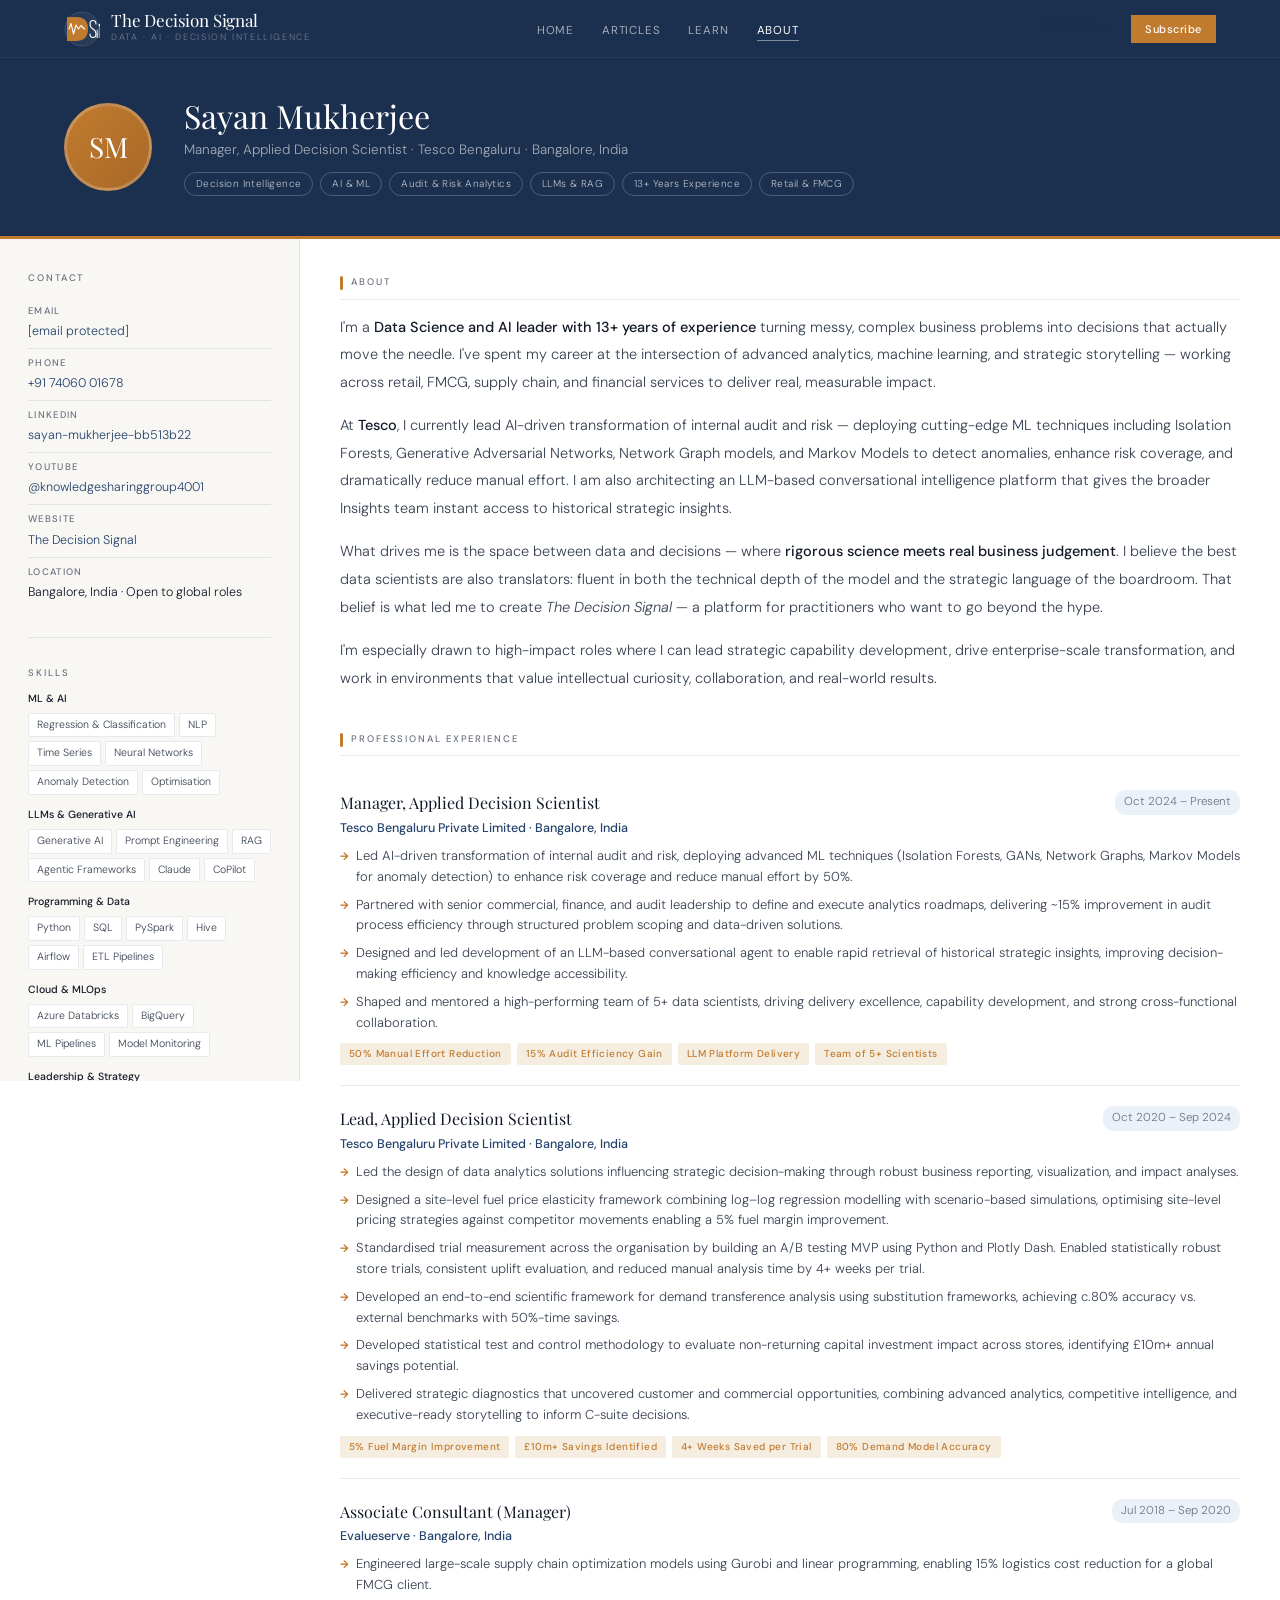
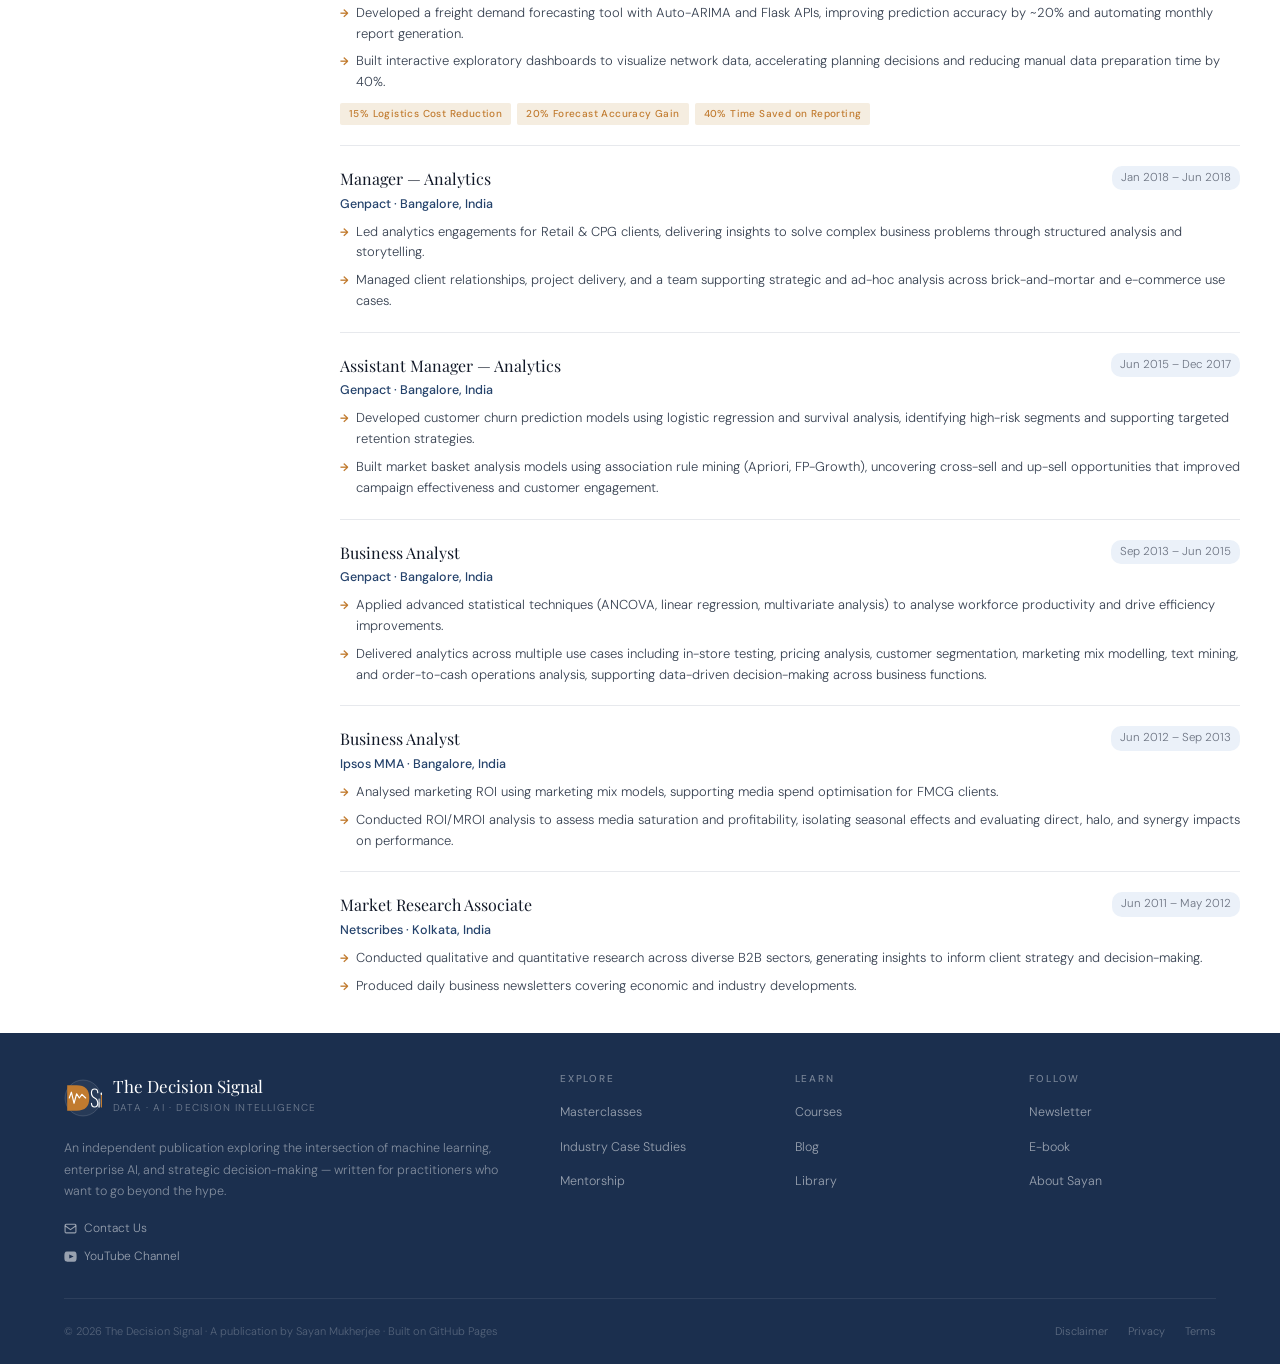
==== commit bda1637a: "Add files via upload" ====
--- a/about.html
+++ b/about.html
@@ -81,7 +81,6 @@
 .exp-company{font-size:12.5px;font-weight:500;color:var(--sl2);margin-top:2px}
 .exp-location{font-size:12px;color:var(--inkl)}
 .exp-period{font-size:11.5px;color:var(--inkl);white-space:nowrap;flex-shrink:0;background:var(--sl3);padding:3px 9px;border-radius:10px}
-.exp-context{font-size:13px;color:var(--inkm);line-height:1.7;margin:8px 0;font-style:italic;border-left:2px solid var(--acc);padding-left:10px}
 .exp-bullets{list-style:none;display:flex;flex-direction:column;gap:7px;margin-top:8px}
 .exp-bullets li{font-size:13px;color:var(--inkm);padding-left:16px;position:relative;line-height:1.6}
 .exp-bullets li::before{content:'→';position:absolute;left:0;color:var(--acc);font-size:11px;top:2px;font-weight:700}
@@ -161,7 +160,7 @@
       <div class="sb-label">Contact</div>
       <div class="sb-contact-item">
         <span class="sb-contact-lbl">Email</span>
-        <span class="sb-contact-val"><a href="mailto:mukherjee.sayan17@gmail.com">mukherjee.sayan17@gmail.com</a></span>
+        <span class="sb-contact-val"><a href="/cdn-cgi/l/email-protection#84e9f1efece1f6eee1e1aaf7e5fde5eab5b3c4e3e9e5ede8aae7ebe9"><span class="__cf_email__" data-cfemail="b7dac2dcdfd2c5ddd2d299c4d6ced6d98680f7d0dad6dedb99d4d8da">[email&#160;protected]</span></a></span>
       </div>
       <div class="sb-contact-item">
         <span class="sb-contact-lbl">Phone</span>
@@ -334,7 +333,7 @@
       <div class="main-section-label">About</div>
       <div class="about-bio">
         <p>I'm a <strong>Data Science and AI leader with 13+ years of experience</strong> turning messy, complex business problems into decisions that actually move the needle. I've spent my career at the intersection of advanced analytics, machine learning, and strategic storytelling — working across retail, FMCG, supply chain, and financial services to deliver real, measurable impact.</p>
-        <p>At <strong>Tesco</strong>, I currently lead AI-driven transformation of internal audit and risk — deploying cutting-edge ML techniques including Isolation Forests, Generative Adversarial Networks, Network Graph models, and Markov Models to detect anomalies, enhance risk coverage, and dramatically reduce manual effort. I also shaped and now lead an LLM-based conversational intelligence platform that gives audit and risk teams instant access to historical strategic insights.</p>
+        <p>At <strong>Tesco</strong>, I currently lead AI-driven transformation of internal audit and risk — deploying cutting-edge ML techniques including Isolation Forests, Generative Adversarial Networks, Network Graph models, and Markov Models to detect anomalies, enhance risk coverage, and dramatically reduce manual effort. I am also architecting an LLM-based conversational intelligence platform that gives the broader Insights team instant access to historical strategic insights.</p>
         <p>What drives me is the space between data and decisions — where <strong>rigorous science meets real business judgement</strong>. I believe the best data scientists are also translators: fluent in both the technical depth of the model and the strategic language of the boardroom. That belief is what led me to create <em>The Decision Signal</em> — a platform for practitioners who want to go beyond the hype.</p>
         <p>I'm especially drawn to high-impact roles where I can lead strategic capability development, drive enterprise-scale transformation, and work in environments that value intellectual curiosity, collaboration, and real-world results.</p>
       </div>
@@ -353,13 +352,11 @@
           </div>
           <div class="exp-period">Oct 2024 – Present</div>
         </div>
-        <div class="exp-context">Leading AI-driven transformation of internal audit and risk across one of the UK's largest retailers. Responsible for defining and executing the analytics roadmap, building ML-powered assurance capabilities, and mentoring a high-performing team of data scientists.</div>
-        <ul class="exp-bullets">
-          <li>Architected and deployed an advanced anomaly detection platform for internal audit, combining <strong>Isolation Forests, Generative Adversarial Networks (GANs), Network Graph analysis, and Markov Models</strong> to surface risk signals that traditional rule-based methods consistently miss — reducing manual audit effort by 50%.</li>
-          <li>Partnered with senior commercial, finance, and audit leadership to define and execute a multi-year analytics roadmap, aligning data science capability with Tesco's strategic risk priorities and delivering a <strong>~15% improvement in audit process efficiency</strong> through structured problem scoping and data-driven solutions.</li>
-          <li>Designed and led the end-to-end development of an <strong>LLM-based conversational intelligence agent</strong> enabling audit and risk teams to rapidly retrieve and interrogate years of historical strategic insights — fundamentally changing how institutional knowledge is accessed and applied in decision-making.</li>
-          <li>Shaped, recruited and mentors a high-performing team of 5+ applied data scientists, setting technical standards, driving delivery excellence, and building a culture of intellectual rigour and cross-functional collaboration across the UK and India.</li>
-          <li>Established structured stakeholder engagement with C-suite and senior leadership across Finance, Commercial and Internal Audit, translating complex ML outputs into actionable risk narratives that drive board-level decisions.</li>
+        <ul class="exp-bullets">
+          <li>Led AI-driven transformation of internal audit and risk, deploying advanced ML techniques (Isolation Forests, GANs, Network Graphs, Markov Models for anomaly detection) to enhance risk coverage and reduce manual effort by 50%.</li>
+          <li>Partnered with senior commercial, finance, and audit leadership to define and execute analytics roadmaps, delivering ~15% improvement in audit process efficiency through structured problem scoping and data-driven solutions.</li>
+          <li>Designed and led development of an LLM-based conversational agent to enable rapid retrieval of historical strategic insights, improving decision-making efficiency and knowledge accessibility.</li>
+          <li>Shaped and mentored a high-performing team of 5+ data scientists, driving delivery excellence, capability development, and strong cross-functional collaboration.</li>
         </ul>
         <div class="exp-impact">
           <span class="impact-chip">50% Manual Effort Reduction</span>
@@ -378,14 +375,13 @@
           </div>
           <div class="exp-period">Oct 2020 – Sep 2024</div>
         </div>
-        <div class="exp-context">Led the design and delivery of decision science solutions across fuel pricing, experimentation science, demand analytics, and capital investment evaluation — directly influencing strategic decisions at a retailer operating thousands of UK stores.</div>
-        <ul class="exp-bullets">
-          <li>Designed a <strong>site-level fuel price elasticity framework</strong> combining log-log regression modelling with competitor-indexed scenario simulations, enabling dynamic pricing optimisation across Tesco's fuel estate and delivering a <strong>5% improvement in fuel margin</strong>.</li>
-          <li>Built and productionised an <strong>A/B testing MVP platform</strong> in Python and Plotly Dash — standardising trial measurement across the entire organisation, enabling statistically rigorous store trials with consistent uplift evaluation and reducing manual analysis time by <strong>4+ weeks per trial</strong>.</li>
-          <li>Developed an end-to-end scientific framework for <strong>demand transference analysis</strong> using product substitution modelling, achieving ~80% accuracy against external benchmarks with a 50% reduction in analyst time — enabling confident ranging and delisting decisions across product categories.</li>
-          <li>Developed a <strong>statistical test-and-control methodology</strong> to evaluate the impact of non-returning capital investment across the store estate, identifying over <strong>£10m in annual savings potential</strong> and directly shaping Tesco's capital allocation decisions.</li>
-          <li>Delivered executive-ready strategic diagnostics combining advanced analytics, competitive intelligence, and compelling data storytelling to inform C-suite decisions across commercial, marketing, and operations.</li>
-          <li>Led analytical scoping workshops with senior business stakeholders, translating ambiguous commercial questions into structured analytical briefs and driving alignment between data science output and business decision timelines.</li>
+        <ul class="exp-bullets">
+          <li>Led the design of data analytics solutions influencing strategic decision-making through robust business reporting, visualization, and impact analyses.</li>
+          <li>Designed a site-level fuel price elasticity framework combining log–log regression modelling with scenario-based simulations, optimising site-level pricing strategies against competitor movements enabling a 5% fuel margin improvement.</li>
+          <li>Standardised trial measurement across the organisation by building an A/B testing MVP using Python and Plotly Dash. Enabled statistically robust store trials, consistent uplift evaluation, and reduced manual analysis time by 4+ weeks per trial.</li>
+          <li>Developed an end-to-end scientific framework for demand transference analysis using substitution frameworks, achieving c.80% accuracy vs. external benchmarks with 50%-time savings.</li>
+          <li>Developed statistical test and control methodology to evaluate non-returning capital investment impact across stores, identifying £10m+ annual savings potential.</li>
+          <li>Delivered strategic diagnostics that uncovered customer and commercial opportunities, combining advanced analytics, competitive intelligence, and executive-ready storytelling to inform C-suite decisions.</li>
         </ul>
         <div class="exp-impact">
           <span class="impact-chip">5% Fuel Margin Improvement</span>
@@ -404,12 +400,10 @@
           </div>
           <div class="exp-period">Jul 2018 – Sep 2020</div>
         </div>
-        <div class="exp-context">Led high-complexity analytics engagements for global FMCG and logistics clients, building production-grade optimisation models and forecasting tools while managing client relationships and delivery teams.</div>
-        <ul class="exp-bullets">
-          <li>Engineered large-scale <strong>supply chain optimisation models</strong> using Gurobi linear programming to solve multi-depot, multi-constraint logistics network problems for a global FMCG client — delivering a <strong>15% reduction in logistics costs</strong> across the distribution network.</li>
-          <li>Developed a <strong>freight demand forecasting tool</strong> using Auto-ARIMA time series modelling with Flask API integration, improving prediction accuracy by ~20% and fully automating what had previously been a labour-intensive monthly reporting process.</li>
-          <li>Built interactive exploratory dashboards to visualise complex supply chain network data, accelerating planning decisions for logistics teams and reducing manual data preparation time by <strong>40%</strong>.</li>
-          <li>Managed end-to-end client delivery across concurrent analytical workstreams, handling stakeholder communication, scope management, and team coordination across analyst and consultant levels.</li>
+        <ul class="exp-bullets">
+          <li>Engineered large-scale supply chain optimization models using Gurobi and linear programming, enabling 15% logistics cost reduction for a global FMCG client.</li>
+          <li>Developed a freight demand forecasting tool with Auto-ARIMA and Flask APIs, improving prediction accuracy by ~20% and automating monthly report generation.</li>
+          <li>Built interactive exploratory dashboards to visualize network data, accelerating planning decisions and reducing manual data preparation time by 40%.</li>
         </ul>
         <div class="exp-impact">
           <span class="impact-chip">15% Logistics Cost Reduction</span>
@@ -428,8 +422,8 @@
           <div class="exp-period">Jan 2018 – Jun 2018</div>
         </div>
         <ul class="exp-bullets">
-          <li>Led analytics engagements for Retail &amp; CPG clients, delivering data-driven insights to solve complex business problems through structured analysis and executive-quality storytelling.</li>
-          <li>Managed client relationships, project delivery timelines, and a team of analysts supporting strategic and ad-hoc analysis across brick-and-mortar and e-commerce business contexts.</li>
+          <li>Led analytics engagements for Retail &amp; CPG clients, delivering insights to solve complex business problems through structured analysis and storytelling.</li>
+          <li>Managed client relationships, project delivery, and a team supporting strategic and ad-hoc analysis across brick-and-mortar and e-commerce use cases.</li>
         </ul>
       </div>
 
@@ -443,9 +437,8 @@
           <div class="exp-period">Jun 2015 – Dec 2017</div>
         </div>
         <ul class="exp-bullets">
-          <li>Developed <strong>customer churn prediction models</strong> using logistic regression and survival analysis, identifying high-risk customer segments and enabling targeted retention strategies that improved campaign efficiency for a major retail client.</li>
-          <li>Built <strong>market basket analysis models</strong> using association rule mining (Apriori, FP-Growth algorithms), uncovering significant cross-sell and up-sell opportunities that directly improved campaign effectiveness and customer lifetime value.</li>
-          <li>Delivered in-store testing analytics, pricing analysis, customer segmentation, marketing mix modelling, text mining, and order-to-cash operations analysis across multiple simultaneous client engagements.</li>
+          <li>Developed customer churn prediction models using logistic regression and survival analysis, identifying high-risk segments and supporting targeted retention strategies.</li>
+          <li>Built market basket analysis models using association rule mining (Apriori, FP-Growth), uncovering cross-sell and up-sell opportunities that improved campaign effectiveness and customer engagement.</li>
         </ul>
       </div>
 
@@ -459,8 +452,8 @@
           <div class="exp-period">Sep 2013 – Jun 2015</div>
         </div>
         <ul class="exp-bullets">
-          <li>Applied advanced statistical techniques including <strong>ANCOVA, linear regression and multivariate analysis</strong> to analyse workforce productivity patterns and drive efficiency improvements across business operations.</li>
-          <li>Delivered analytical insights across pricing analysis, customer segmentation, and marketing mix modelling — building foundational expertise in applied statistics and business problem structuring.</li>
+          <li>Applied advanced statistical techniques (ANCOVA, linear regression, multivariate analysis) to analyse workforce productivity and drive efficiency improvements.</li>
+          <li>Delivered analytics across multiple use cases including in-store testing, pricing analysis, customer segmentation, marketing mix modelling, text mining, and order-to-cash operations analysis, supporting data-driven decision-making across business functions.</li>
         </ul>
       </div>
 
@@ -474,8 +467,8 @@
           <div class="exp-period">Jun 2012 – Sep 2013</div>
         </div>
         <ul class="exp-bullets">
-          <li>Analysed marketing ROI using <strong>marketing mix models (MMM)</strong>, supporting media spend optimisation for FMCG clients across multiple markets.</li>
-          <li>Conducted ROI and MROI analysis to assess media saturation and profitability, isolating seasonal effects and evaluating direct, halo, and synergy impacts on business performance.</li>
+          <li>Analysed marketing ROI using marketing mix models, supporting media spend optimisation for FMCG clients.</li>
+          <li>Conducted ROI/MROI analysis to assess media saturation and profitability, isolating seasonal effects and evaluating direct, halo, and synergy impacts on performance.</li>
         </ul>
       </div>
 
@@ -489,8 +482,8 @@
           <div class="exp-period">Jun 2011 – May 2012</div>
         </div>
         <ul class="exp-bullets">
-          <li>Conducted qualitative and quantitative research across diverse B2B sectors, generating strategic insights to inform client decision-making and market positioning.</li>
-          <li>Produced daily business newsletters covering economic and industry developments, developing strong analytical writing and market intelligence skills.</li>
+          <li>Conducted qualitative and quantitative research across diverse B2B sectors, generating insights to inform client strategy and decision-making.</li>
+          <li>Produced daily business newsletters covering economic and industry developments.</li>
         </ul>
       </div>
 
@@ -517,7 +510,7 @@
       </div>
       <p class="footer-brand-desc">An independent publication exploring the intersection of machine learning, enterprise AI, and strategic decision-making — written for practitioners who want to go beyond the hype.</p>
       <div style="margin-top:16px;display:flex;flex-direction:column;gap:8px">
-        <a href="mailto:mukherjee.sayan17@gmail.com" style="font-size:12px;color:rgba(255,255,255,.55);display:inline-flex;align-items:center;gap:7px;transition:color .2s" onmouseover="this.style.color='#fff'" onmouseout="this.style.color='rgba(255,255,255,.55)'"><svg width="13" height="13" viewBox="0 0 24 24" fill="none" stroke="currentColor" stroke-width="2"><rect x="2" y="4" width="20" height="16" rx="2"/><path d="m2 7 10 7 10-7"/></svg>Contact Us</a>
+        <a href="/cdn-cgi/l/email-protection#701d051b1815021a15155e031109111e414730171d11191c5e131f1d" style="font-size:12px;color:rgba(255,255,255,.55);display:inline-flex;align-items:center;gap:7px;transition:color .2s" onmouseover="this.style.color='#fff'" onmouseout="this.style.color='rgba(255,255,255,.55)'"><svg width="13" height="13" viewBox="0 0 24 24" fill="none" stroke="currentColor" stroke-width="2"><rect x="2" y="4" width="20" height="16" rx="2"/><path d="m2 7 10 7 10-7"/></svg>Contact Us</a>
         <a href="https://www.youtube.com/@knowledgesharinggroup4001" target="_blank" style="font-size:12px;color:rgba(255,255,255,.55);display:inline-flex;align-items:center;gap:7px;transition:color .2s" onmouseover="this.style.color='#fff'" onmouseout="this.style.color='rgba(255,255,255,.55)'"><svg width="13" height="13" viewBox="0 0 24 24" fill="currentColor"><path d="M23 7s-.3-2-1.2-2.8c-1.1-1.2-2.4-1.2-3-1.3C16.3 2.7 12 2.7 12 2.7s-4.3 0-6.8.2c-.6.1-1.9.1-3 1.3C1.3 5 1 7 1 7S.7 9.1.7 11.3v2.1C.7 15.5 1 17.6 1 17.6s.3 2 1.2 2.8c1.1 1.2 2.6 1.1 3.3 1.2C7.6 21.8 12 21.8 12 21.8s4.3 0 6.8-.2c.6-.1 1.9-.1 3-1.3.9-.8 1.2-2.8 1.2-2.8s.3-2.1.3-4.2v-2.1C23.3 9.1 23 7 23 7zM9.7 15.5V8.4l8.1 3.6-8.1 3.5z"/></svg>YouTube Channel</a>
       </div>
     </div>
@@ -548,9 +541,4 @@
 </footer>
 
 <div class="toast" id="toast"></div>
-<script>
-function toggleMobile(){document.getElementById('mobileMenu').classList.toggle('open')}
-function showToast(msg){var t=document.getElementById('toast');t.textContent=msg;t.classList.add('show');setTimeout(function(){t.classList.remove('show');},4000);}
-</script>
-</body>
-</html>
+<script data-cfasync="false" src="/cdn-cgi/scripts/5c5dd728/cloudflare-static/email-de
